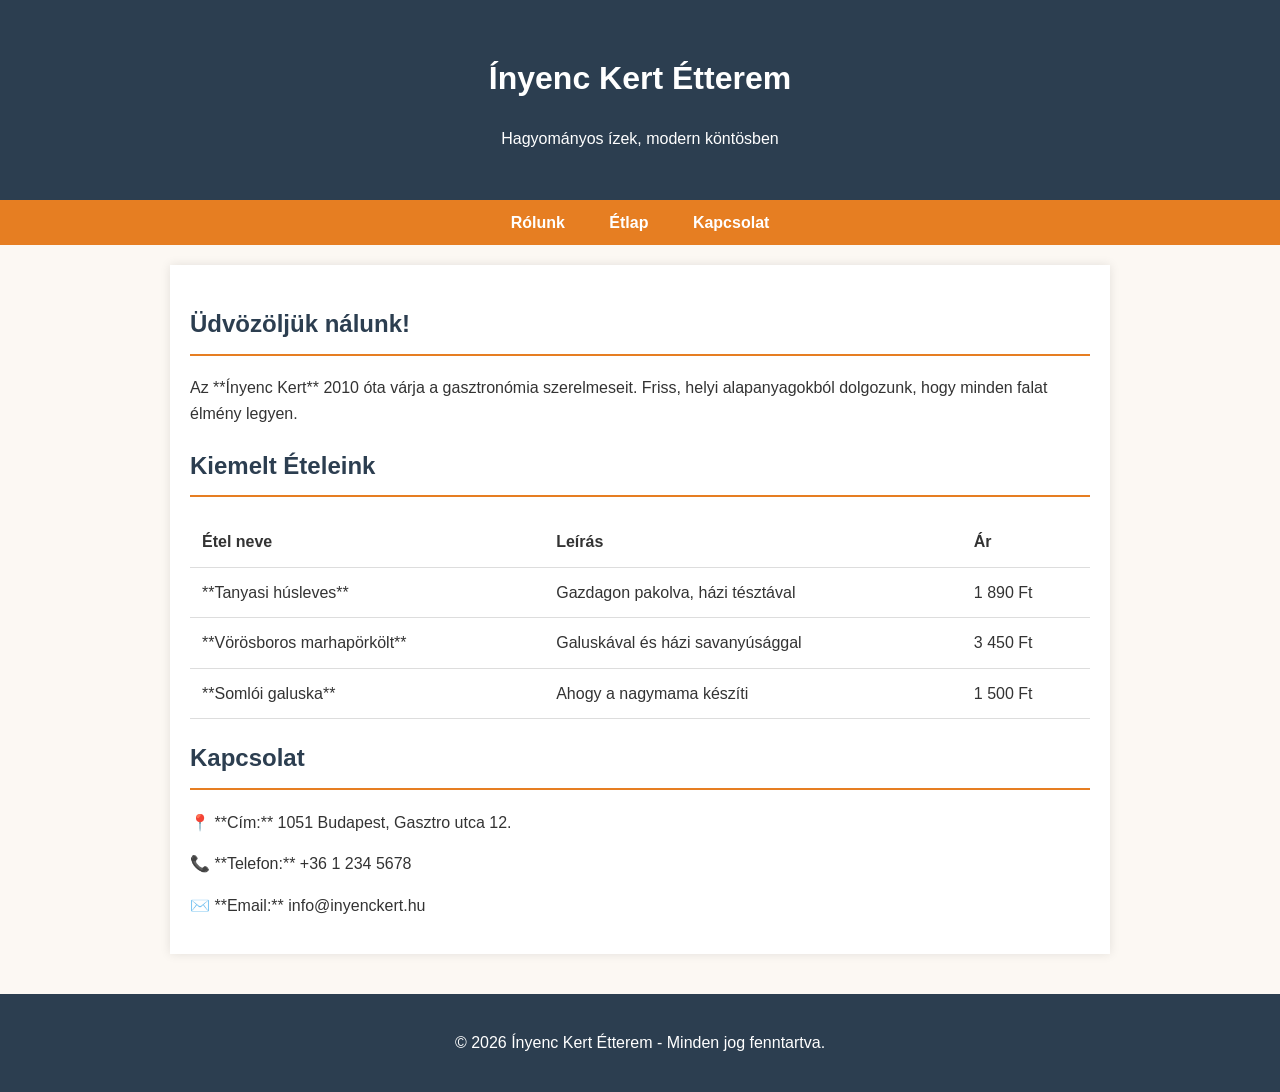
==== index.html @ a56b97dc "Update and rename rua_index.html to index.html" ====
<!DOCTYPE html>
<html lang="hu">
<head>
    <meta charset="UTF-8">
    <meta name="viewport" content="width=device-width, initial-scale=1.0">
    <title>Ínyenc Kert Étterem</title>
    <style>
        body {
            font-family: 'Segoe UI', Tahoma, Geneva, Verdana, sans-serif;
            line-height: 1.6;
            margin: 0;
            background-color: #fcf8f3;
            color: #333;
        }
        header {
            background-color: #2c3e50;
            color: white;
            padding: 2rem;
            text-align: center;
        }
        nav {
            background: #e67e22;
            padding: 10px;
            text-align: center;
            position: sticky;
            top: 0;
        }
        nav a {
            color: white;
            text-decoration: none;
            padding: 10px 20px;
            font-weight: bold;
        }
        .container {
            max-width: 900px;
            margin: 20px auto;
            padding: 20px;
            background: white;
            box-shadow: 0 0 10px rgba(0,0,0,0.1);
        }
        h2 {
            border-bottom: 2px solid #e67e22;
            padding-bottom: 10px;
            color: #2c3e50;
        }
        table {
            width: 100%;
            border-collapse: collapse;
            margin: 20px 0;
        }
        th, td {
            padding: 12px;
            text-align: left;
            border-bottom: 1px solid #ddd;
        }
        tr:hover {
            background-color: #f9f9f9;
        }
        .footer {
            text-align: center;
            padding: 20px;
            background: #2c3e50;
            color: white;
            margin-top: 40px;
        }
    </style>
</head>
<body>

    <header>
        <h1>Ínyenc Kert Étterem</h1>
        <p>Hagyományos ízek, modern köntösben</p>
    </header>

    <nav>
        <a href="#rolunk">Rólunk</a>
        <a href="#etlap">Étlap</a>
        <a href="#kapcsolat">Kapcsolat</a>
    </nav>

    <div class="container">
        <section id="rolunk">
            <h2>Üdvözöljük nálunk!</h2>
            <p>Az **Ínyenc Kert** 2010 óta várja a gasztronómia szerelmeseit. Friss, helyi alapanyagokból dolgozunk, hogy minden falat élmény legyen.</p>
        </section>

        <section id="etlap">
            <h2>Kiemelt Ételeink</h2>
            <table>
                <thead>
                    <tr>
                        <th>Étel neve</th>
                        <th>Leírás</th>
                        <th>Ár</th>
                    </tr>
                </thead>
                <tbody>
                    <tr>
                        <td>**Tanyasi húsleves**</td>
                        <td>Gazdagon pakolva, házi tésztával</td>
                        <td>1 890 Ft</td>
                    </tr>
                    <tr>
                        <td>**Vörösboros marhapörkölt**</td>
                        <td>Galuskával és házi savanyúsággal</td>
                        <td>3 450 Ft</td>
                    </tr>
                    <tr>
                        <td>**Somlói galuska**</td>
                        <td>Ahogy a nagymama készíti</td>
                        <td>1 500 Ft</td>
                    </tr>
                </tbody>
            </table>
        </section>

        <section id="kapcsolat">
            <h2>Kapcsolat</h2>
            <p>📍 **Cím:** 1051 Budapest, Gasztro utca 12.</p>
            <p>📞 **Telefon:** +36 1 234 5678</p>
            <p>✉️ **Email:** info@inyenckert.hu</p>
        </section>
    </div>

    <div class="footer">
        <p>&copy; 2026 Ínyenc Kert Étterem - Minden jog fenntartva.</p>
    </div>

</body>
</html>
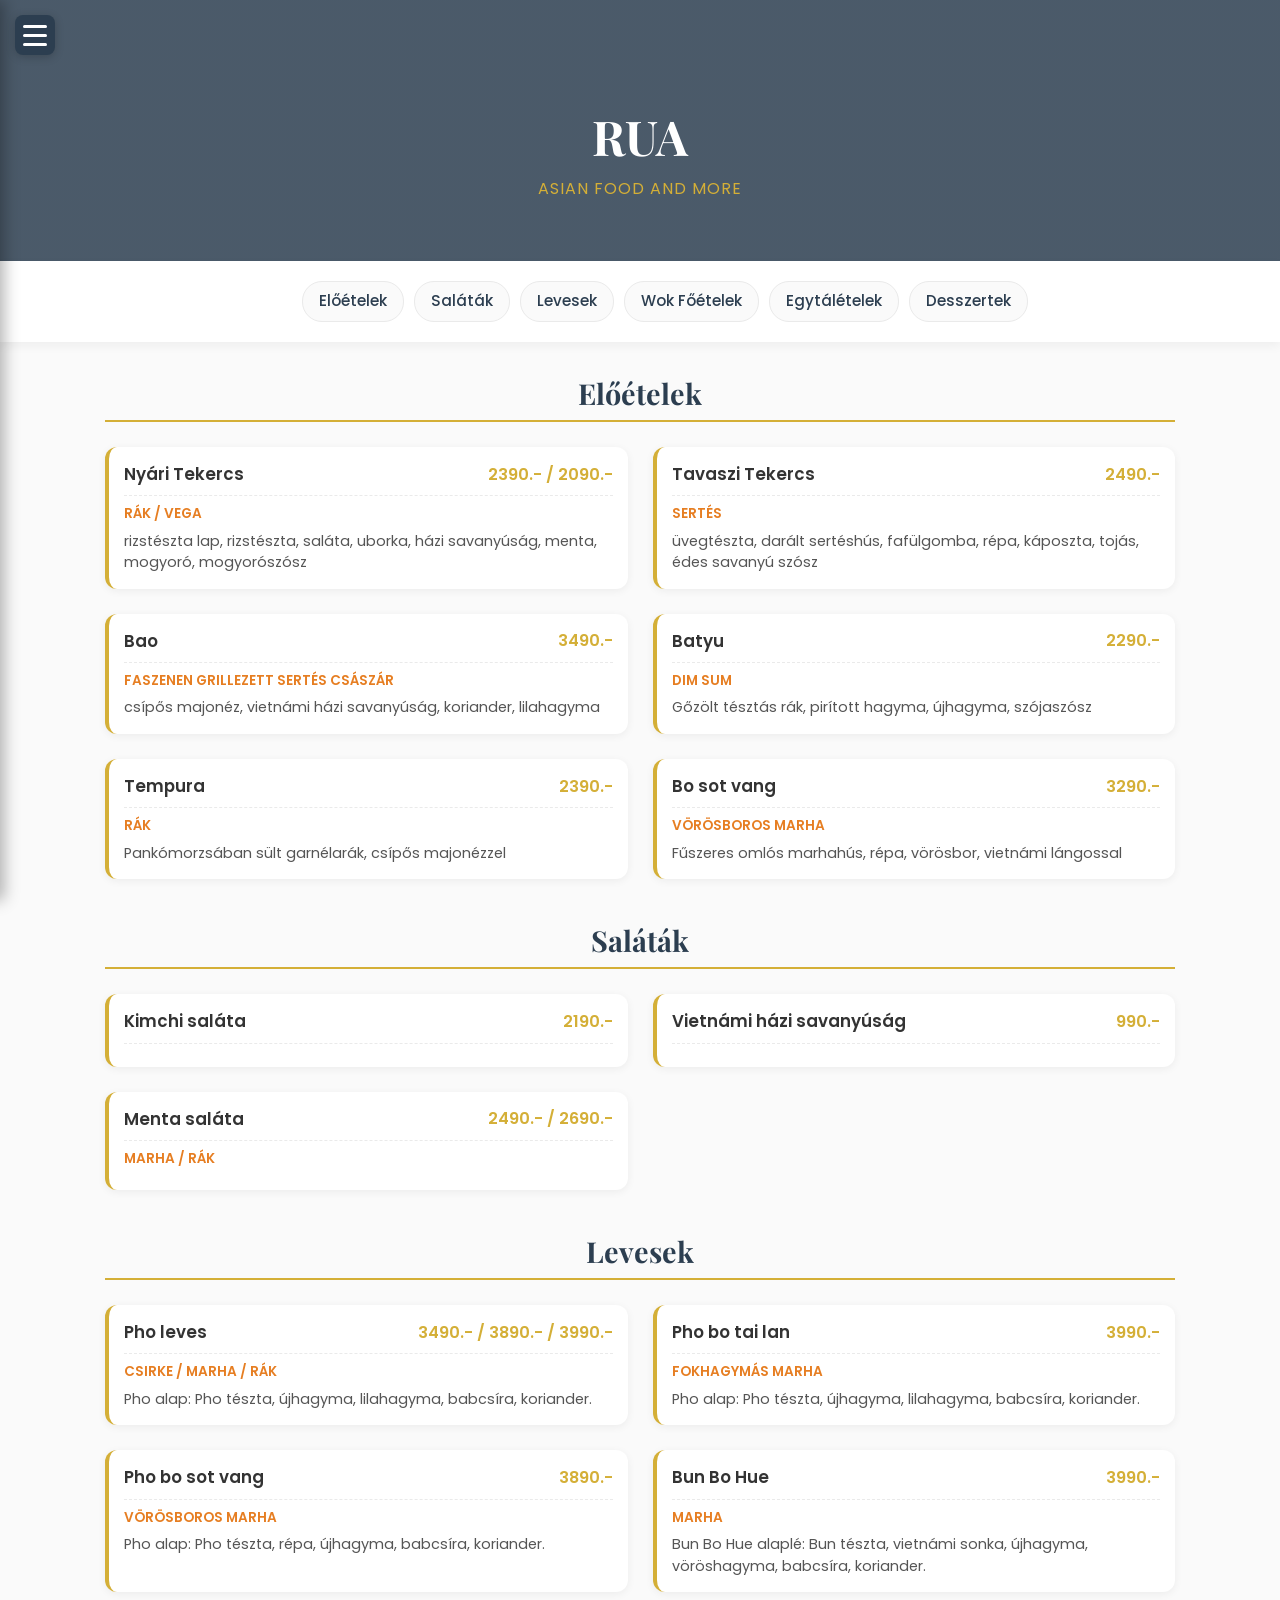
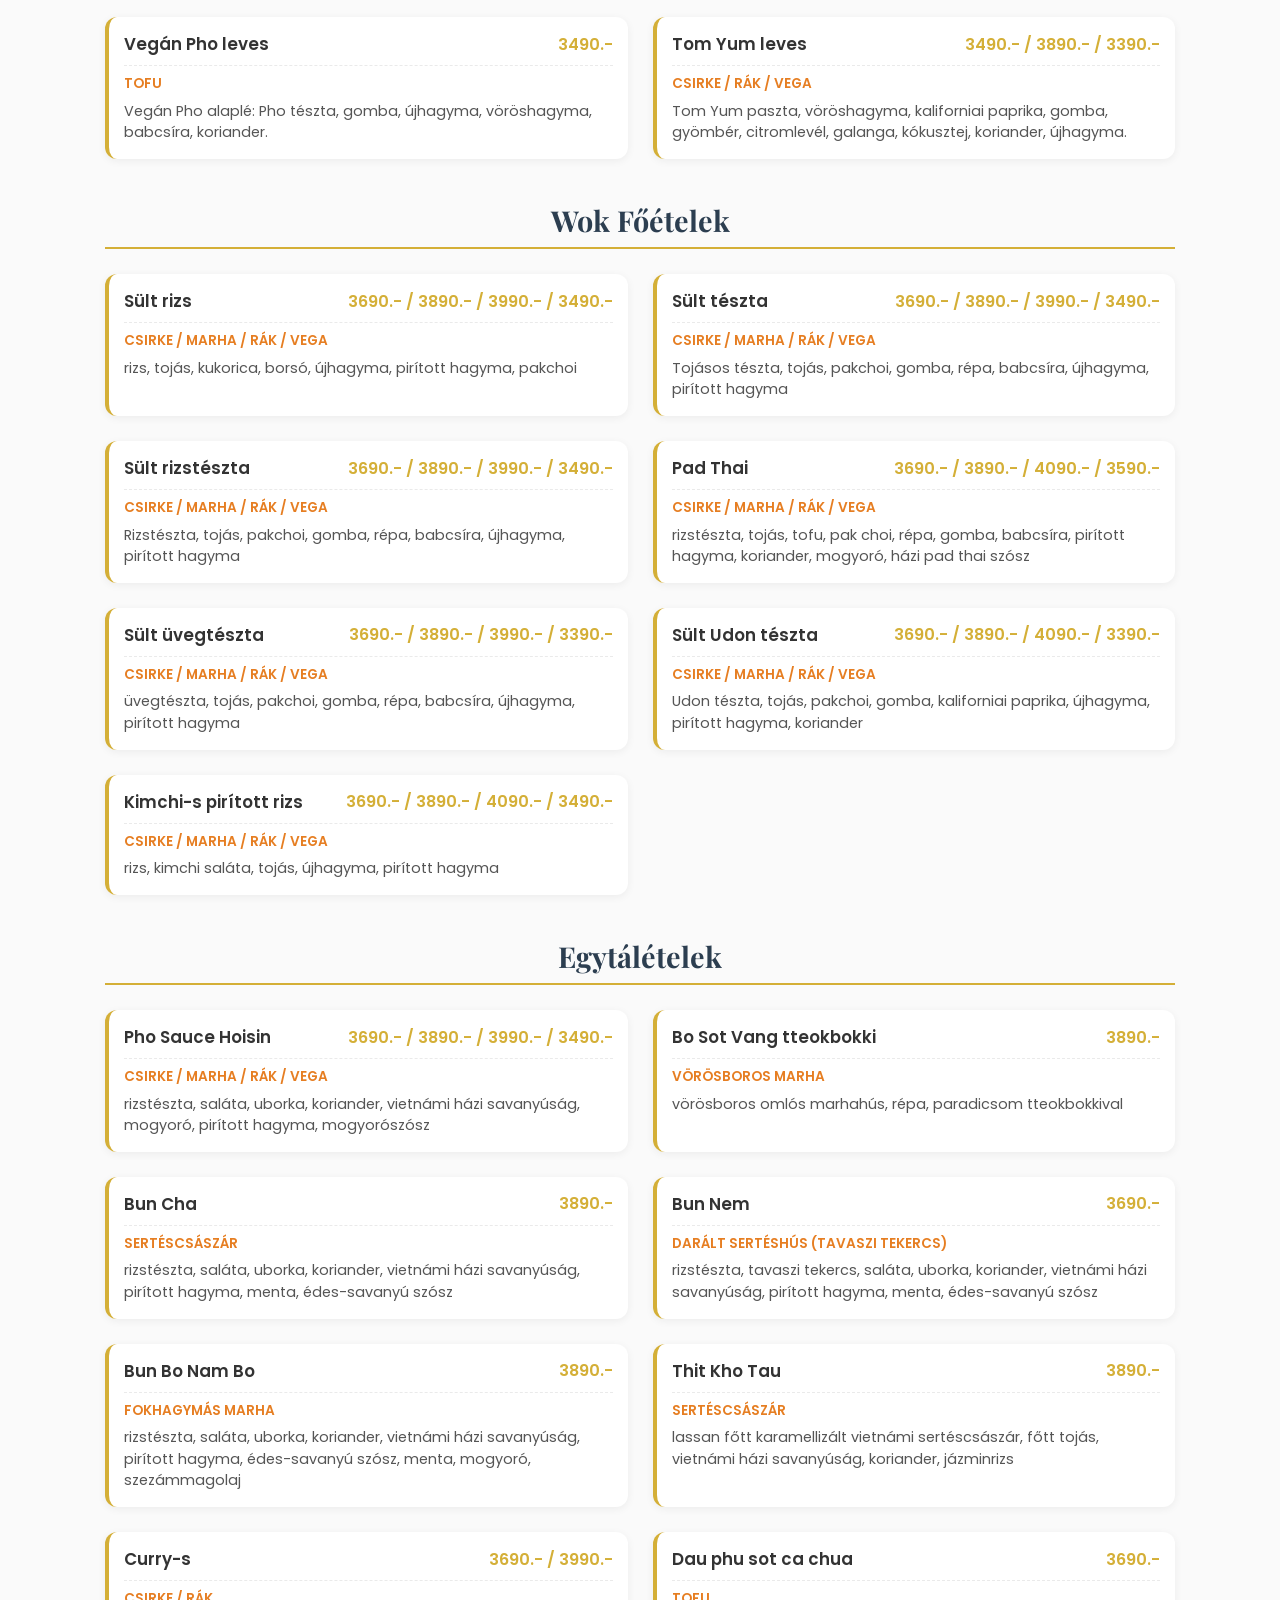
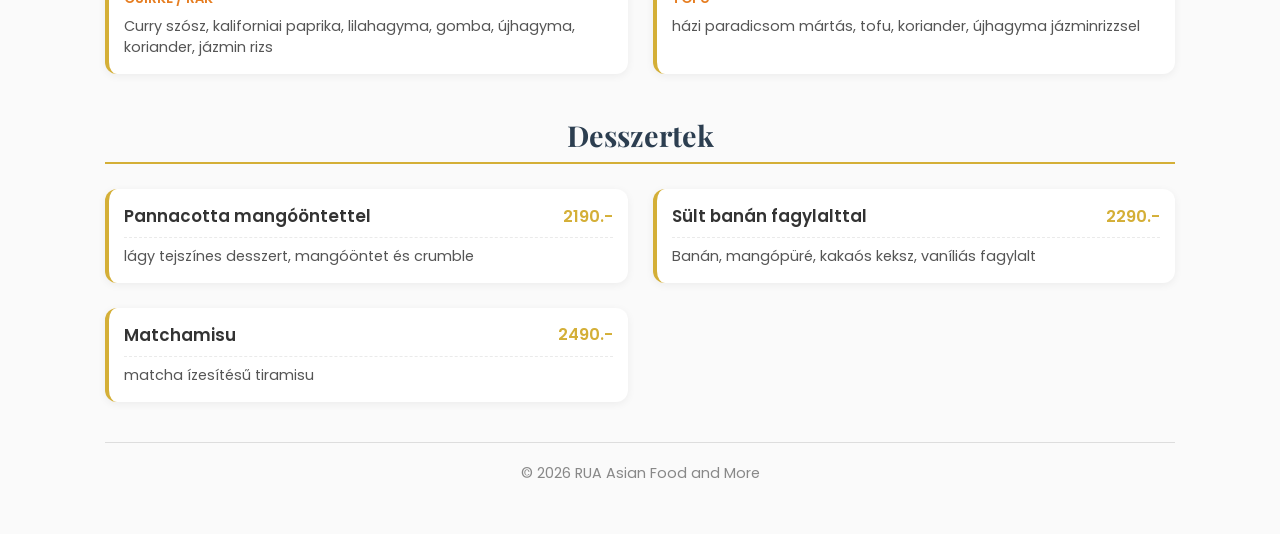
==== commit 07696cde: "Add files via upload" ====
--- a/index.html
+++ b/index.html
@@ -3,128 +3,395 @@
 <head>
     <meta charset="UTF-8">
     <meta name="viewport" content="width=device-width, initial-scale=1.0">
-    <title>Ínyenc Kert Étterem</title>
-    <style>
-        body {
-            font-family: 'Segoe UI', Tahoma, Geneva, Verdana, sans-serif;
-            line-height: 1.6;
-            margin: 0;
-            background-color: #fcf8f3;
-            color: #333;
-        }
-        header {
-            background-color: #2c3e50;
-            color: white;
-            padding: 2rem;
-            text-align: center;
-        }
-        nav {
-            background: #e67e22;
-            padding: 10px;
-            text-align: center;
-            position: sticky;
-            top: 0;
-        }
-        nav a {
-            color: white;
-            text-decoration: none;
-            padding: 10px 20px;
-            font-weight: bold;
-        }
-        .container {
-            max-width: 900px;
-            margin: 20px auto;
-            padding: 20px;
-            background: white;
-            box-shadow: 0 0 10px rgba(0,0,0,0.1);
-        }
-        h2 {
-            border-bottom: 2px solid #e67e22;
-            padding-bottom: 10px;
-            color: #2c3e50;
-        }
-        table {
-            width: 100%;
-            border-collapse: collapse;
-            margin: 20px 0;
-        }
-        th, td {
-            padding: 12px;
-            text-align: left;
-            border-bottom: 1px solid #ddd;
-        }
-        tr:hover {
-            background-color: #f9f9f9;
-        }
-        .footer {
-            text-align: center;
-            padding: 20px;
-            background: #2c3e50;
-            color: white;
-            margin-top: 40px;
-        }
-    </style>
+    <title>RUA Asian Food and More - Érd</title>
+    <link rel="stylesheet" href="style.css">
 </head>
 <body>
 
-    <header>
-        <h1>Ínyenc Kert Étterem</h1>
-        <p>Hagyományos ízek, modern köntösben</p>
+    <div class="hamburger" id="hamburger-btn">
+        <span></span>
+        <span></span>
+        <span></span>
+    </div>
+
+    <nav class="sidebar" id="sidebar">
+        <div class="sidebar-header">
+            <h2>RUA</h2>
+        </div>
+        <ul class="nav-links">
+            <li><a href="#" class="nav-link active" data-target="page-etlap">Étlap</a></li>
+            <li><a href="#" class="nav-link" data-target="page-galeria">Galéria</a></li>
+            <li><a href="#" class="nav-link" data-target="page-rolunk">Rólunk & Rendelés</a></li>
+        </ul>
+    </nav>
+
+    <main class="main-content">
+
+        <section id="page-etlap" class="page active">
+            <header class="hero">
+        <div class="hero-content">
+            <h1>RUA</h1>
+            <p>ASIAN FOOD AND MORE</p>
+        </div>
     </header>
 
-    <nav>
-        <a href="#rolunk">Rólunk</a>
-        <a href="#etlap">Étlap</a>
-        <a href="#kapcsolat">Kapcsolat</a>
+    <nav class="category-nav">
+        <a href="#eloetelek">Előételek</a>
+        <a href="#salatak">Saláták</a>
+        <a href="#levesek">Levesek</a>
+        <a href="#wok">Wok Főételek</a>
+        <a href="#egytal">Egytálételek</a>
+        <a href="#desszertek">Desszertek</a>
     </nav>
 
-    <div class="container">
-        <section id="rolunk">
-            <h2>Üdvözöljük nálunk!</h2>
-            <p>Az **Ínyenc Kert** 2010 óta várja a gasztronómia szerelmeseit. Friss, helyi alapanyagokból dolgozunk, hogy minden falat élmény legyen.</p>
-        </section>
-
-        <section id="etlap">
-            <h2>Kiemelt Ételeink</h2>
-            <table>
-                <thead>
-                    <tr>
-                        <th>Étel neve</th>
-                        <th>Leírás</th>
-                        <th>Ár</th>
-                    </tr>
-                </thead>
-                <tbody>
-                    <tr>
-                        <td>**Tanyasi húsleves**</td>
-                        <td>Gazdagon pakolva, házi tésztával</td>
-                        <td>1 890 Ft</td>
-                    </tr>
-                    <tr>
-                        <td>**Vörösboros marhapörkölt**</td>
-                        <td>Galuskával és házi savanyúsággal</td>
-                        <td>3 450 Ft</td>
-                    </tr>
-                    <tr>
-                        <td>**Somlói galuska**</td>
-                        <td>Ahogy a nagymama készíti</td>
-                        <td>1 500 Ft</td>
-                    </tr>
-                </tbody>
-            </table>
-        </section>
-
-        <section id="kapcsolat">
-            <h2>Kapcsolat</h2>
-            <p>📍 **Cím:** 1051 Budapest, Gasztro utca 12.</p>
-            <p>📞 **Telefon:** +36 1 234 5678</p>
-            <p>✉️ **Email:** info@inyenckert.hu</p>
-        </section>
-    </div>
-
-    <div class="footer">
-        <p>&copy; 2026 Ínyenc Kert Étterem - Minden jog fenntartva.</p>
-    </div>
-
+    <main class="menu-container">
+
+        <section id="eloetelek" class="menu-section">
+            <h2>Előételek</h2>
+            <div class="menu-grid">
+                <div class="menu-item">
+                    <div class="item-header">
+                        <span class="item-title">Nyári Tekercs</span>
+                        <span class="item-price">2390.- / 2090.-</span>
+                    </div>
+                    <div class="item-options">Rák / Vega</div>
+                    <div class="item-desc">rizstészta lap, rizstészta, saláta, uborka, házi savanyúság, menta, mogyoró, mogyorószósz</div>
+                </div>
+                <div class="menu-item">
+                    <div class="item-header">
+                        <span class="item-title">Tavaszi Tekercs</span>
+                        <span class="item-price">2490.-</span>
+                    </div>
+                    <div class="item-options">Sertés</div>
+                    <div class="item-desc">üvegtészta, darált sertéshús, fafülgomba, répa, káposzta, tojás, édes savanyú szósz</div>
+                </div>
+                <div class="menu-item">
+                    <div class="item-header">
+                        <span class="item-title">Bao</span>
+                        <span class="item-price">3490.-</span>
+                    </div>
+                    <div class="item-options">Faszenen grillezett sertés császár</div>
+                    <div class="item-desc">csípős majonéz, vietnámi házi savanyúság, koriander, lilahagyma</div>
+                </div>
+                <div class="menu-item">
+                    <div class="item-header">
+                        <span class="item-title">Batyu</span>
+                        <span class="item-price">2290.-</span>
+                    </div>
+                    <div class="item-options">Dim sum</div>
+                    <div class="item-desc">Gőzölt tésztás rák, pirított hagyma, újhagyma, szójaszósz</div>
+                </div>
+                <div class="menu-item">
+                    <div class="item-header">
+                        <span class="item-title">Tempura</span>
+                        <span class="item-price">2390.-</span>
+                    </div>
+                    <div class="item-options">Rák</div>
+                    <div class="item-desc">Pankómorzsában sült garnélarák, csípős majonézzel</div>
+                </div>
+                <div class="menu-item">
+                    <div class="item-header">
+                        <span class="item-title">Bo sot vang</span>
+                        <span class="item-price">3290.-</span>
+                    </div>
+                    <div class="item-options">Vörösboros marha</div>
+                    <div class="item-desc">Fűszeres omlós marhahús, répa, vörösbor, vietnámi lángossal</div>
+                </div>
+            </div>
+        </section>
+
+        <section id="salatak" class="menu-section">
+            <h2>Saláták</h2>
+            <div class="menu-grid">
+                <div class="menu-item">
+                    <div class="item-header">
+                        <span class="item-title">Kimchi saláta</span>
+                        <span class="item-price">2190.-</span>
+                    </div>
+                </div>
+                <div class="menu-item">
+                    <div class="item-header">
+                        <span class="item-title">Vietnámi házi savanyúság</span>
+                        <span class="item-price">990.-</span>
+                    </div>
+                </div>
+                <div class="menu-item">
+                    <div class="item-header">
+                        <span class="item-title">Menta saláta</span>
+                        <span class="item-price">2490.- / 2690.-</span>
+                    </div>
+                    <div class="item-options">Marha / Rák</div>
+                </div>
+            </div>
+        </section>
+
+        <section id="levesek" class="menu-section">
+            <h2>Levesek</h2>
+            <div class="menu-grid">
+                <div class="menu-item">
+                    <div class="item-header">
+                        <span class="item-title">Pho leves</span>
+                        <span class="item-price">3490.- / 3890.- / 3990.-</span>
+                    </div>
+                    <div class="item-options">Csirke / Marha / Rák</div>
+                    <div class="item-desc">Pho alap: Pho tészta, újhagyma, lilahagyma, babcsíra, koriander.</div>
+                </div>
+                <div class="menu-item">
+                    <div class="item-header">
+                        <span class="item-title">Pho bo tai lan</span>
+                        <span class="item-price">3990.-</span>
+                    </div>
+                    <div class="item-options">Fokhagymás marha</div>
+                    <div class="item-desc">Pho alap: Pho tészta, újhagyma, lilahagyma, babcsíra, koriander.</div>
+                </div>
+                <div class="menu-item">
+                    <div class="item-header">
+                        <span class="item-title">Pho bo sot vang</span>
+                        <span class="item-price">3890.-</span>
+                    </div>
+                    <div class="item-options">Vörösboros marha</div>
+                    <div class="item-desc">Pho alap: Pho tészta, répa, újhagyma, babcsíra, koriander.</div>
+                </div>
+                <div class="menu-item">
+                    <div class="item-header">
+                        <span class="item-title">Bun Bo Hue</span>
+                        <span class="item-price">3990.-</span>
+                    </div>
+                    <div class="item-options">Marha</div>
+                    <div class="item-desc">Bun Bo Hue alaplé: Bun tészta, vietnámi sonka, újhagyma, vöröshagyma, babcsíra, koriander.</div>
+                </div>
+                <div class="menu-item">
+                    <div class="item-header">
+                        <span class="item-title">Vegán Pho leves</span>
+                        <span class="item-price">3490.-</span>
+                    </div>
+                    <div class="item-options">Tofu</div>
+                    <div class="item-desc">Vegán Pho alaplé: Pho tészta, gomba, újhagyma, vöröshagyma, babcsíra, koriander.</div>
+                </div>
+                <div class="menu-item">
+                    <div class="item-header">
+                        <span class="item-title">Tom Yum leves</span>
+                        <span class="item-price">3490.- / 3890.- / 3390.-</span>
+                    </div>
+                    <div class="item-options">Csirke / Rák / Vega</div>
+                    <div class="item-desc">Tom Yum paszta, vöröshagyma, kaliforniai paprika, gomba, gyömbér, citromlevél, galanga, kókusztej, koriander, újhagyma.</div>
+                </div>
+            </div>
+        </section>
+
+        <section id="wok" class="menu-section">
+            <h2>Wok Főételek</h2>
+            <div class="menu-grid">
+                <div class="menu-item">
+                    <div class="item-header">
+                        <span class="item-title">Sült rizs</span>
+                        <span class="item-price">3690.- / 3890.- / 3990.- / 3490.-</span>
+                    </div>
+                    <div class="item-options">Csirke / Marha / Rák / Vega</div>
+                    <div class="item-desc">rizs, tojás, kukorica, borsó, újhagyma, pirított hagyma, pakchoi</div>
+                </div>
+                <div class="menu-item">
+                    <div class="item-header">
+                        <span class="item-title">Sült tészta</span>
+                        <span class="item-price">3690.- / 3890.- / 3990.- / 3490.-</span>
+                    </div>
+                    <div class="item-options">Csirke / Marha / Rák / Vega</div>
+                    <div class="item-desc">Tojásos tészta, tojás, pakchoi, gomba, répa, babcsíra, újhagyma, pirított hagyma</div>
+                </div>
+                <div class="menu-item">
+                    <div class="item-header">
+                        <span class="item-title">Sült rizstészta</span>
+                        <span class="item-price">3690.- / 3890.- / 3990.- / 3490.-</span>
+                    </div>
+                    <div class="item-options">Csirke / Marha / Rák / Vega</div>
+                    <div class="item-desc">Rizstészta, tojás, pakchoi, gomba, répa, babcsíra, újhagyma, pirított hagyma</div>
+                </div>
+                <div class="menu-item">
+                    <div class="item-header">
+                        <span class="item-title">Pad Thai</span>
+                        <span class="item-price">3690.- / 3890.- / 4090.- / 3590.-</span>
+                    </div>
+                    <div class="item-options">Csirke / Marha / Rák / Vega</div>
+                    <div class="item-desc">rizstészta, tojás, tofu, pak choi, répa, gomba, babcsíra, pirított hagyma, koriander, mogyoró, házi pad thai szósz</div>
+                </div>
+                <div class="menu-item">
+                    <div class="item-header">
+                        <span class="item-title">Sült üvegtészta</span>
+                        <span class="item-price">3690.- / 3890.- / 3990.- / 3390.-</span>
+                    </div>
+                    <div class="item-options">Csirke / Marha / Rák / Vega</div>
+                    <div class="item-desc">üvegtészta, tojás, pakchoi, gomba, répa, babcsíra, újhagyma, pirított hagyma</div>
+                </div>
+                <div class="menu-item">
+                    <div class="item-header">
+                        <span class="item-title">Sült Udon tészta</span>
+                        <span class="item-price">3690.- / 3890.- / 4090.- / 3390.-</span>
+                    </div>
+                    <div class="item-options">Csirke / Marha / Rák / Vega</div>
+                    <div class="item-desc">Udon tészta, tojás, pakchoi, gomba, kaliforniai paprika, újhagyma, pirított hagyma, koriander</div>
+                </div>
+                <div class="menu-item">
+                    <div class="item-header">
+                        <span class="item-title">Kimchi-s pirított rizs</span>
+                        <span class="item-price">3690.- / 3890.- / 4090.- / 3490.-</span>
+                    </div>
+                    <div class="item-options">Csirke / Marha / Rák / Vega</div>
+                    <div class="item-desc">rizs, kimchi saláta, tojás, újhagyma, pirított hagyma</div>
+                </div>
+            </div>
+        </section>
+
+        <section id="egytal" class="menu-section">
+            <h2>Egytálételek</h2>
+            <div class="menu-grid">
+                <div class="menu-item">
+                    <div class="item-header">
+                        <span class="item-title">Pho Sauce Hoisin</span>
+                        <span class="item-price">3690.- / 3890.- / 3990.- / 3490.-</span>
+                    </div>
+                    <div class="item-options">Csirke / Marha / Rák / Vega</div>
+                    <div class="item-desc">rizstészta, saláta, uborka, koriander, vietnámi házi savanyúság, mogyoró, pirított hagyma, mogyorószósz</div>
+                </div>
+                <div class="menu-item">
+                    <div class="item-header">
+                        <span class="item-title">Bo Sot Vang tteokbokki</span>
+                        <span class="item-price">3890.-</span>
+                    </div>
+                    <div class="item-options">Vörösboros marha</div>
+                    <div class="item-desc">vörösboros omlós marhahús, répa, paradicsom tteokbokkival</div>
+                </div>
+                <div class="menu-item">
+                    <div class="item-header">
+                        <span class="item-title">Bun Cha</span>
+                        <span class="item-price">3890.-</span>
+                    </div>
+                    <div class="item-options">Sertéscsászár</div>
+                    <div class="item-desc">rizstészta, saláta, uborka, koriander, vietnámi házi savanyúság, pirított hagyma, menta, édes-savanyú szósz</div>
+                </div>
+                <div class="menu-item">
+                    <div class="item-header">
+                        <span class="item-title">Bun Nem</span>
+                        <span class="item-price">3690.-</span>
+                    </div>
+                    <div class="item-options">Darált sertéshús (tavaszi tekercs)</div>
+                    <div class="item-desc">rizstészta, tavaszi tekercs, saláta, uborka, koriander, vietnámi házi savanyúság, pirított hagyma, menta, édes-savanyú szósz</div>
+                </div>
+                <div class="menu-item">
+                    <div class="item-header">
+                        <span class="item-title">Bun Bo Nam Bo</span>
+                        <span class="item-price">3890.-</span>
+                    </div>
+                    <div class="item-options">Fokhagymás marha</div>
+                    <div class="item-desc">rizstészta, saláta, uborka, koriander, vietnámi házi savanyúság, pirított hagyma, édes-savanyú szósz, menta, mogyoró, szezámmagolaj</div>
+                </div>
+                <div class="menu-item">
+                    <div class="item-header">
+                        <span class="item-title">Thit Kho Tau</span>
+                        <span class="item-price">3890.-</span>
+                    </div>
+                    <div class="item-options">Sertéscsászár</div>
+                    <div class="item-desc">lassan főtt karamellizált vietnámi sertéscsászár, főtt tojás, vietnámi házi savanyúság, koriander, jázminrizs</div>
+                </div>
+                <div class="menu-item">
+                    <div class="item-header">
+                        <span class="item-title">Curry-s</span>
+                        <span class="item-price">3690.- / 3990.-</span>
+                    </div>
+                    <div class="item-options">Csirke / Rák</div>
+                    <div class="item-desc">Curry szósz, kaliforniai paprika, lilahagyma, gomba, újhagyma, koriander, jázmin rizs</div>
+                </div>
+                <div class="menu-item">
+                    <div class="item-header">
+                        <span class="item-title">Dau phu sot ca chua</span>
+                        <span class="item-price">3690.-</span>
+                    </div>
+                    <div class="item-options">Tofu</div>
+                    <div class="item-desc">házi paradicsom mártás, tofu, koriander, újhagyma jázminrizzsel</div>
+                </div>
+            </div>
+        </section>
+
+        <section id="desszertek" class="menu-section">
+            <h2>Desszertek</h2>
+            <div class="menu-grid">
+                <div class="menu-item">
+                    <div class="item-header">
+                        <span class="item-title">Pannacotta mangóöntettel</span>
+                        <span class="item-price">2190.-</span>
+                    </div>
+                    <div class="item-desc">lágy tejszínes desszert, mangóöntet és crumble</div>
+                </div>
+                <div class="menu-item">
+                    <div class="item-header">
+                        <span class="item-title">Sült banán fagylalttal</span>
+                        <span class="item-price">2290.-</span>
+                    </div>
+                    <div class="item-desc">Banán, mangópüré, kakaós keksz, vaníliás fagylalt</div>
+                </div>
+                <div class="menu-item">
+                    <div class="item-header">
+                        <span class="item-title">Matchamisu</span>
+                        <span class="item-price">2490.-</span>
+                    </div>
+                    <div class="item-desc">matcha ízesítésű tiramisu</div>
+                </div>
+            </div>
+        </section>
+            
+            <footer class="simple-footer">
+                <p>© 2026 RUA Asian Food and More</p>
+            </footer>
+        </section>
+
+        <section id="page-galeria" class="page">
+            <div class="page-header">
+                <h2>Galéria</h2>
+                <p>Kóstolj bele a látványba is!</p>
+            </div>
+            <div class="gallery-container">
+                <img src="https://images.unsplash.com/photo-1569058242253-1df34b0e8f00?w=600&h=600&fit=crop" alt="Étel 1">
+                <img src="https://images.unsplash.com/photo-1555126634-323283e090fa?w=600&h=600&fit=crop" alt="Étel 2">
+                <img src="https://images.unsplash.com/photo-1585032226651-759b368d7246?w=600&h=600&fit=crop" alt="Étel 3">
+                <img src="https://images.unsplash.com/photo-1548943487-a2e4e43b485d?w=600&h=600&fit=crop" alt="Étel 4">
+                <img src="https://images.unsplash.com/photo-1626804475297-4160aaeeb4eb?w=600&h=600&fit=crop" alt="Étel 5">
+                <img src="https://images.unsplash.com/photo-1565557623262-b51c2513a641?w=600&h=600&fit=crop" alt="Étel 6">
+            </div>
+        </section>
+
+        <section id="page-rolunk" class="page">
+            <div class="page-header">
+                <h2>Rólunk & Rendelés</h2>
+            </div>
+            
+            <div class="about-container">
+                <div class="about-text">
+                    <h3>Üdvözlünk a RUA-ban!</h3>
+                    <p>Szenvedélyünk az autentikus ázsiai konyha. Érdi éttermünkben a legfrissebb alapanyagokból, hagyományos receptek alapján készítjük el a Távol-Kelet legfinomabb fogásait. Legyen szó egy melengető Pho levesről, egy frissítő nyári tekercsről, vagy egy laktató Wok ételről, nálunk minden falat egy utazás.</p>
+                </div>
+
+                <div class="contact-card">
+                    <h3>Elérhetőségeink</h3>
+                    <p><strong>Cím:</strong> 2030 Érd, Kálvin tér 3-5.</p>
+                    <p><strong>Telefon:</strong> <a href="tel:+36302084888">+36 30 208 4888</a></p>
+                </div>
+
+                <div class="map-container">
+                    <iframe src="https://maps.google.com/maps?q=Érd,%20Kálvin%20tér%203-5&t=&z=16&ie=UTF8&iwloc=&output=embed" width="100%" height="100%" style="border:0;" allowfullscreen="" loading="lazy"></iframe>
+                </div>
+
+                <div class="delivery-section">
+                    <h3>Rendelj házhoz!</h3>
+                    <p>Élvezd az ízeket az otthonod kényelméből.</p>
+                    <div class="delivery-buttons">
+                        <a href="https://www.foodora.hu/restaurant/xx2m/rua-asian-food-and-more" class="btn-delivery btn-foodora">Rendelés Foodora-n</a>
+                        <a href="https://wolt.com/hu/hun/erd/restaurant/rua-asian-food-and-more" class="btn-delivery btn-wolt">Rendelés Wolt-on</a>
+                    </div>
+                </div>
+            </div>
+        </section>
+
+    </main>
+
+    <script src="script.js"></script>
 </body>
-</html>
+</html>
--- a/style.css
+++ b/style.css
@@ -0,0 +1,287 @@
+@import url('https://fonts.googleapis.com/css2?family=Playfair+Display:ital,wght@0,600;1,600&family=Poppins:wght@300;400;500;600&display=swap');
+
+:root {
+    --primary-color: #2c3e50;
+    --secondary-color: #d4af37;
+    --bg-color: #fafafa;
+    --text-color: #333;
+    --card-bg: #ffffff;
+    --border-color: #eaeaea;
+    --wolt-color: #009de0;
+    --foodora-color: #d70f64;
+}
+
+* { margin: 0; padding: 0; box-sizing: border-box; }
+
+body {
+    font-family: 'Poppins', sans-serif;
+    background-color: var(--bg-color);
+    color: var(--text-color);
+    line-height: 1.5;
+    overflow-x: hidden; /* Ne lehessen oldalra görgetni a menü miatt */
+}
+
+h1, h2, h3 { font-family: 'Playfair Display', serif; color: var(--primary-color); }
+
+/* --- HAMBURGER GOMB --- */
+.hamburger {
+    position: fixed;
+    top: 15px;
+    left: 15px;
+    width: 40px;
+    height: 40px;
+    background-color: var(--primary-color);
+    border-radius: 8px;
+    display: flex;
+    flex-direction: column;
+    justify-content: center;
+    align-items: center;
+    gap: 6px;
+    cursor: pointer;
+    z-index: 2000;
+    box-shadow: 0 2px 10px rgba(0,0,0,0.2);
+    transition: background 0.3s;
+}
+
+.hamburger:hover { background-color: var(--secondary-color); }
+
+.hamburger span {
+    display: block;
+    width: 24px;
+    height: 3px;
+    background-color: white;
+    border-radius: 2px;
+    transition: 0.3s;
+}
+
+/* Kereszt ikon a hamburgerből (amikor nyitva van) */
+.hamburger.open span:nth-child(1) { transform: translateY(9px) rotate(45deg); }
+.hamburger.open span:nth-child(2) { opacity: 0; }
+.hamburger.open span:nth-child(3) { transform: translateY(-9px) rotate(-45deg); }
+
+/* --- OLDALSÓ MENÜ (SIDEBAR) --- */
+.sidebar {
+    position: fixed;
+    top: 0;
+    left: -280px; /* Alapból el van rejtve a képernyőn kívül */
+    width: 280px;
+    height: 100vh;
+    background-color: #1a252f;
+    color: white;
+    z-index: 1500;
+    transition: left 0.3s ease-in-out;
+    padding-top: 80px;
+    box-shadow: 4px 0 15px rgba(0,0,0,0.3);
+}
+
+.sidebar.open { left: 0; /* Becsúszik a képernyőre */ }
+
+.sidebar-header {
+    text-align: center;
+    margin-bottom: 30px;
+    border-bottom: 1px solid rgba(255,255,255,0.1);
+    padding-bottom: 20px;
+}
+
+.sidebar-header h2 { color: var(--secondary-color); font-size: 2.5rem; }
+
+.nav-links { list-style: none; }
+.nav-links li { margin: 10px 0; }
+
+.nav-link {
+    display: block;
+    padding: 15px 30px;
+    color: white;
+    text-decoration: none;
+    font-size: 1.1rem;
+    transition: 0.3s;
+    border-left: 4px solid transparent;
+}
+
+.nav-link:hover, .nav-link.active {
+    background-color: rgba(255,255,255,0.05);
+    border-left-color: var(--secondary-color);
+    color: var(--secondary-color);
+}
+
+/* --- TARTALOM KEZELÉSE --- */
+.main-content {
+    min-height: 100vh;
+    transition: 0.3s;
+}
+
+/* Egy oldalon lévő szekciók (lapok) elrejtése/megjelenítése */
+.page {
+    display: none;
+    animation: fadeIn 0.4s;
+}
+.page.active { display: block; }
+
+@keyframes fadeIn {
+    from { opacity: 0; transform: translateY(10px); }
+    to { opacity: 1; transform: translateY(0); }
+}
+
+/* Általános fejléc az aloldalakhoz */
+.page-header {
+    background: var(--primary-color);
+    color: white;
+    padding: 80px 20px 40px 20px;
+    text-align: center;
+}
+.page-header h2 { color: var(--secondary-color); font-size: 2.2rem; margin-bottom: 10px; }
+.page-header p { opacity: 0.9; }
+
+/* --- 1. OLDAL (ÉTLAP) STÍLUSOK (A korábbiból) --- */
+.hero { background: linear-gradient(rgba(44,62,80,0.85), rgba(44,62,80,0.85)), url('https://images.unsplash.com/photo-1552611052-33e04de081de?auto=format&fit=crop&q=80&w=1920') center/cover; color: white; text-align: center; padding: 100px 20px 60px 20px; }
+.hero h1 { font-size: 3rem; margin-bottom: 5px; color: white;}
+.hero p { font-size: 1rem; color: var(--secondary-color); letter-spacing: 1px; }
+
+/* --- JAVÍTOTT KATEGÓRIA NAVIGÁCIÓ --- */
+.category-nav {
+    background-color: var(--card-bg);
+    /* 15px fentre/lentre, 70px balra (hogy elférjen a hamburger!), 15px jobbra */
+    padding: 15px 15px 15px 70px; 
+    position: sticky;
+    top: 0;
+    z-index: 1000;
+    box-shadow: 0 4px 10px rgba(0,0,0,0.05);
+    display: flex;
+    justify-content: flex-start; /* Mobilon balról indul, hogy görgethető legyen */
+    gap: 10px;
+    overflow-x: auto;
+    white-space: nowrap;
+    -webkit-overflow-scrolling: touch;
+}
+
+.category-nav::-webkit-scrollbar {
+    display: none;
+}
+
+.category-nav a {
+    text-decoration: none;
+    color: var(--primary-color);
+    font-weight: 500;
+    font-size: 0.95rem;
+    padding: 8px 16px;
+    border-radius: 20px;
+    background-color: var(--bg-color);
+    border: 1px solid var(--border-color);
+    transition: all 0.3s ease;
+}
+
+.category-nav a:hover {
+    background-color: var(--secondary-color);
+    color: white;
+    border-color: var(--secondary-color);
+}
+
+.menu-container { max-width: 1100px; margin: 30px auto; padding: 0 15px; }
+.menu-section { margin-bottom: 40px; }
+.menu-section h2 { font-size: 1.8rem; text-align: center; margin-bottom: 25px; border-bottom: 2px solid var(--secondary-color); display: inline-block; padding-bottom: 5px; width: 100%; }
+.menu-grid { display: grid; grid-template-columns: 1fr; gap: 15px; }
+
+.menu-item { background: var(--card-bg); padding: 15px; border-radius: 12px; box-shadow: 0 2px 8px rgba(0,0,0,0.06); border-left: 4px solid var(--secondary-color); }
+.item-header { display: flex; justify-content: space-between; align-items: center; border-bottom: 1px dashed var(--border-color); padding-bottom: 8px; margin-bottom: 8px;}
+.item-title { font-weight: 600; font-size: 1.05rem; }
+.item-price { color: var(--secondary-color); font-weight: 600; }
+.item-options { color: #e67e22; font-size: 0.85rem; font-weight: 600; text-transform: uppercase; margin-bottom: 6px;}
+.item-desc { font-size: 0.9rem; color: #555; }
+
+/* Egyszerű footer az étlaphoz */
+.simple-footer { text-align: center; padding: 20px; color: #888; font-size: 0.9rem; margin-top: 40px; border-top: 1px solid #ddd; }
+
+/* --- 2. OLDAL (GALÉRIA) --- */
+.gallery-container {
+    max-width: 1100px;
+    margin: 40px auto;
+    padding: 0 15px;
+    display: grid;
+    /* A képek mérete automatikusan alkalmazkodik, de min. 150px szélesek */
+    grid-template-columns: repeat(auto-fill, minmax(150px, 1fr));
+    gap: 15px;
+}
+
+.gallery-container img {
+    width: 100%;
+    aspect-ratio: 1 / 1; /* Tökéletes négyzeteket csinál belőlük */
+    object-fit: cover; /* Kitölti a négyzetet torzulás nélkül */
+    border-radius: 12px;
+    box-shadow: 0 4px 10px rgba(0,0,0,0.1);
+    transition: transform 0.3s;
+}
+
+.gallery-container img:hover { transform: scale(1.03); }
+
+/* --- 3. OLDAL (RÓLUNK ÉS RENDELÉS) --- */
+.about-container { max-width: 800px; margin: 40px auto; padding: 0 20px; }
+
+.about-text { margin-bottom: 40px; text-align: center; }
+.about-text h3 { margin-bottom: 15px; }
+.about-text p { font-size: 1.05rem; color: #555; }
+
+.contact-card {
+    background: var(--card-bg);
+    padding: 25px;
+    border-radius: 12px;
+    box-shadow: 0 4px 15px rgba(0,0,0,0.05);
+    text-align: center;
+    margin-bottom: 30px;
+    border-top: 4px solid var(--secondary-color);
+}
+.contact-card h3 { margin-bottom: 15px; }
+.contact-card a { color: var(--secondary-color); text-decoration: none; font-weight: bold; font-size: 1.2rem;}
+
+.map-container {
+    width: 100%;
+    height: 350px;
+    border-radius: 12px;
+    overflow: hidden;
+    box-shadow: 0 4px 15px rgba(0,0,0,0.1);
+    margin-bottom: 40px;
+}
+
+.delivery-section { text-align: center; margin-bottom: 60px; padding-top: 20px; border-top: 1px solid var(--border-color); }
+.delivery-section h3 { margin-bottom: 10px; }
+.delivery-section p { margin-bottom: 25px; color: #666; }
+
+.delivery-buttons {
+    display: flex;
+    flex-direction: column;
+    gap: 15px;
+    align-items: center;
+}
+
+.btn-delivery {
+    display: block;
+    width: 100%;
+    max-width: 300px;
+    padding: 15px 20px;
+    border-radius: 30px;
+    color: white;
+    text-decoration: none;
+    font-weight: 600;
+    font-size: 1.1rem;
+    text-transform: uppercase;
+    transition: transform 0.2s, box-shadow 0.2s;
+}
+.btn-delivery:hover { transform: translateY(-3px); box-shadow: 0 5px 15px rgba(0,0,0,0.2); }
+
+.btn-foodora { background-color: var(--foodora-color); }
+.btn-wolt { background-color: var(--wolt-color); }
+
+/* --- ASZTALI NÉZET --- */
+@media (min-width: 768px) {
+    .category-nav {
+        justify-content: center; /* Nagyobb képernyőn (ahol elfér) tegye teljesen középre */
+        padding: 20px 20px 20px 70px;
+    }
+    .menu-grid { grid-template-columns: repeat(2, 1fr); gap: 25px; }
+    .gallery-container { grid-template-columns: repeat(auto-fill, minmax(250px, 1fr)); gap: 20px; }
+    .delivery-buttons { flex-direction: row; justify-content: center; gap: 20px; }
+    
+    /* Nagy képernyőn, ha nyitva a menü, a tartalom jobbra tolódik */
+    .sidebar.open ~ .main-content {
+        transform: translateX(280px);
+    }
+}
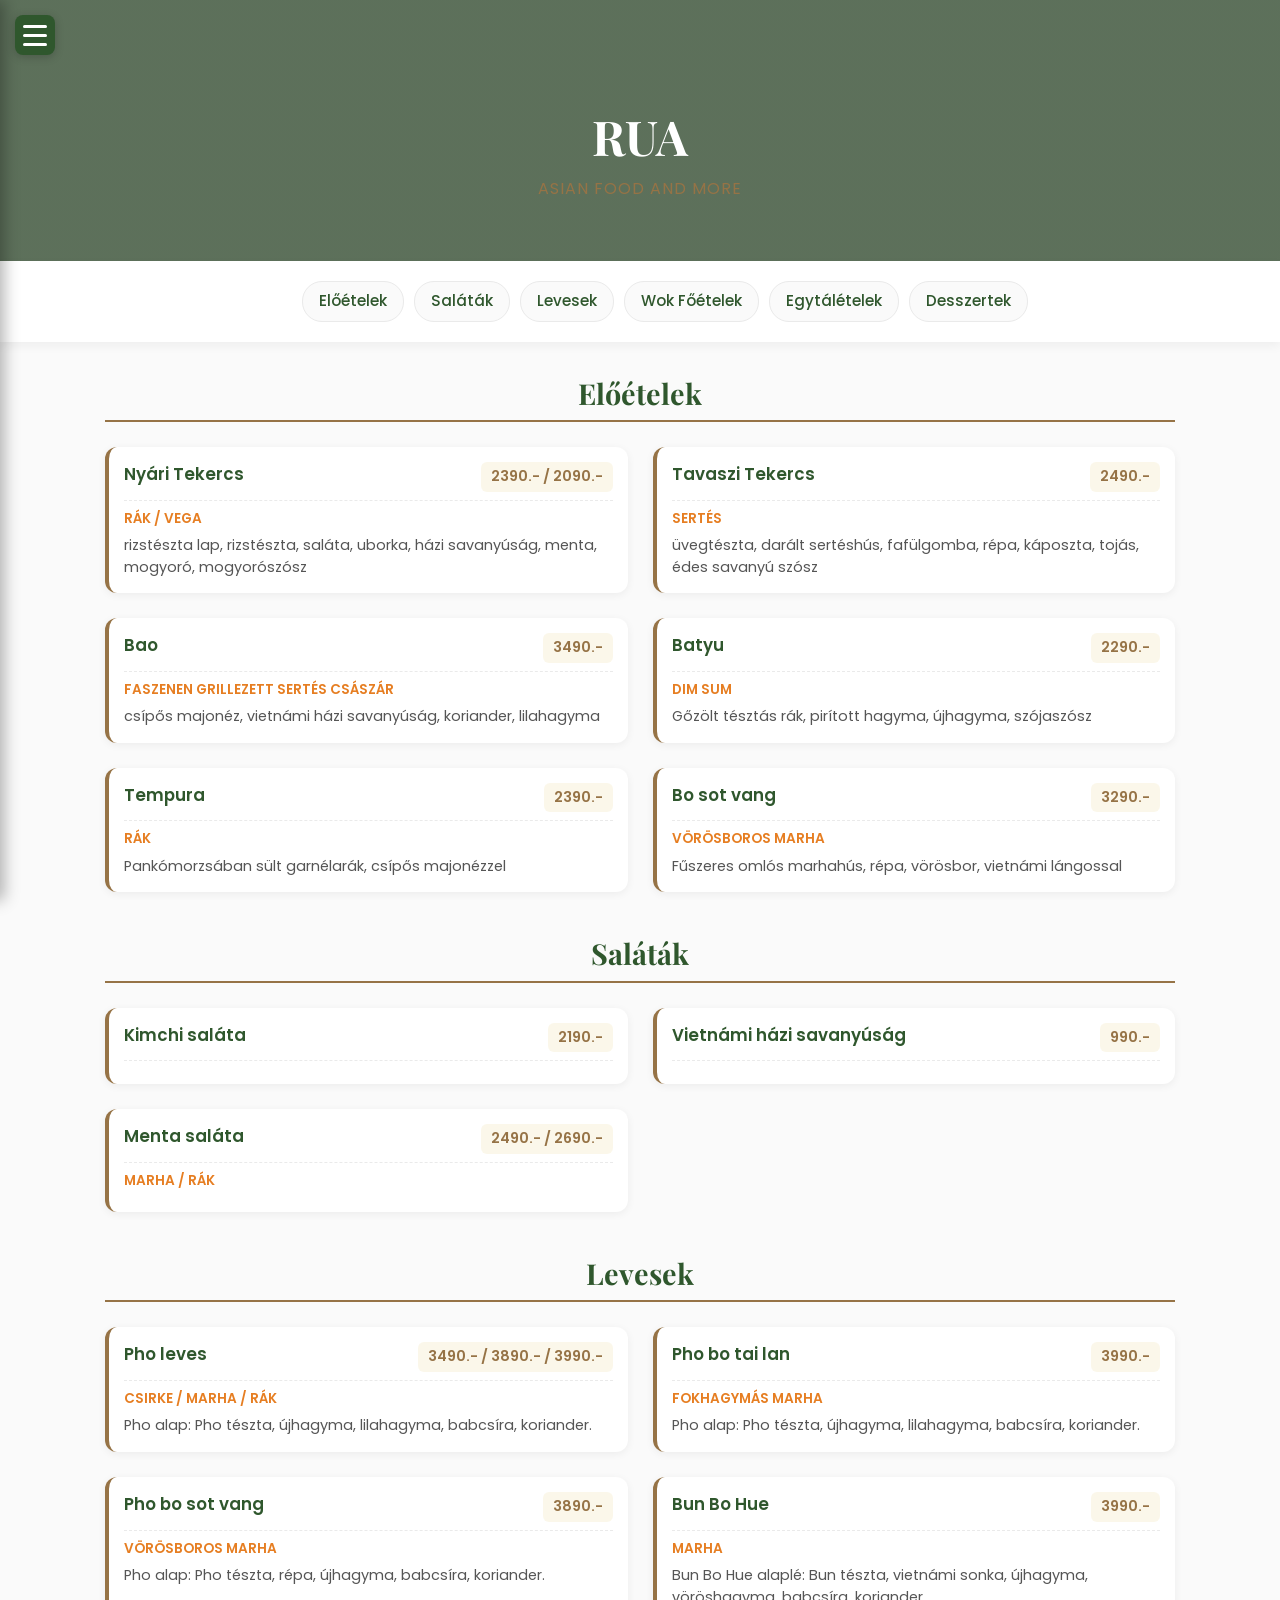
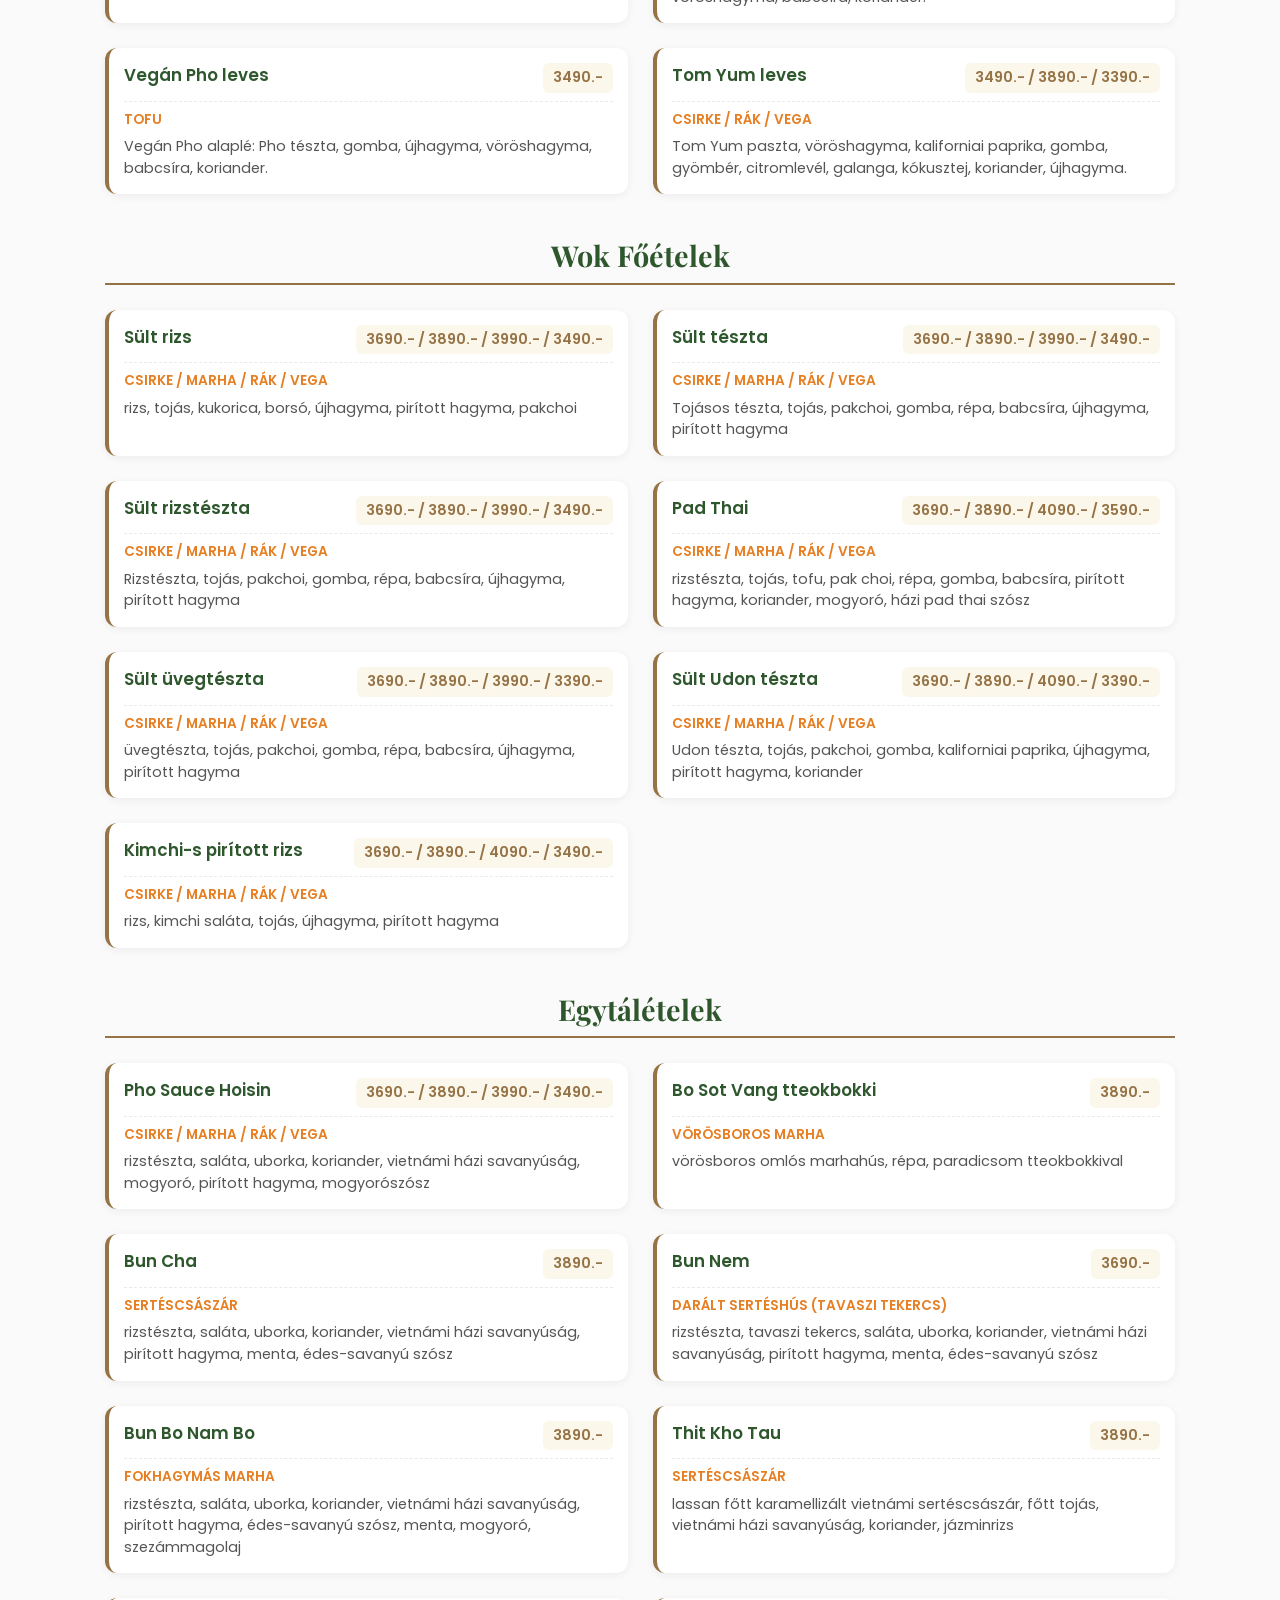
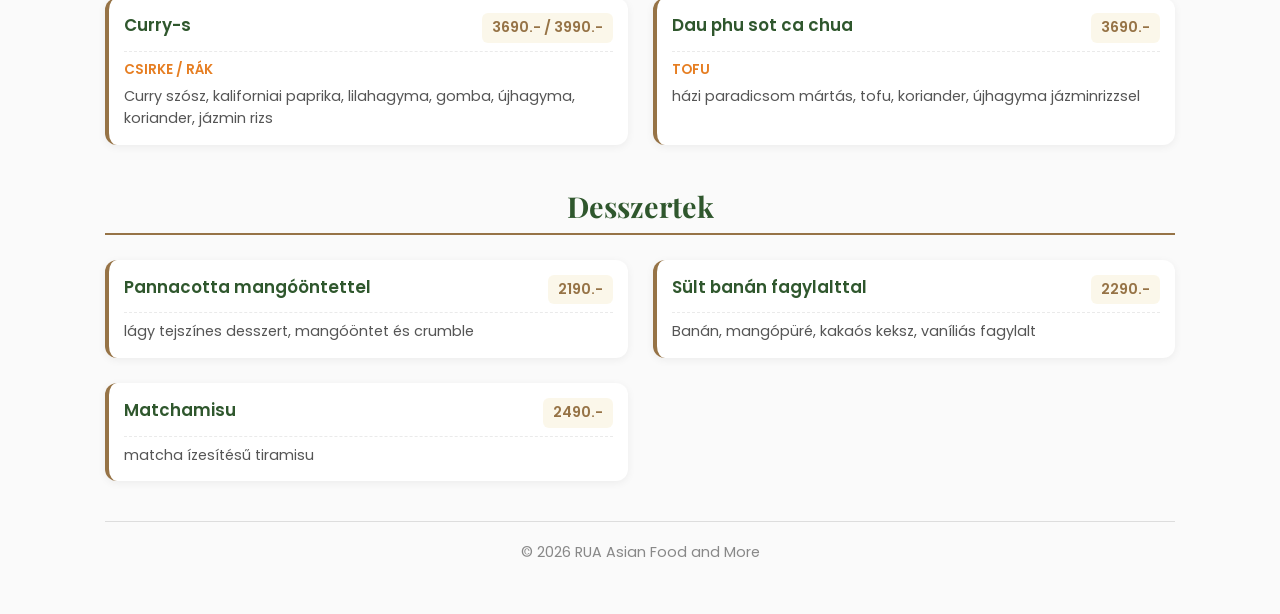
==== commit a07d083f: "Update index.html" ====
--- a/index.html
+++ b/index.html
@@ -4,7 +4,8 @@
     <meta charset="UTF-8">
     <meta name="viewport" content="width=device-width, initial-scale=1.0">
     <title>RUA Asian Food and More - Érd</title>
-    <link rel="stylesheet" href="style.css">
+    <link rel="stylesheet" href="style.css?v=2">
+    <link rel="icon" type="image/x-icon" href="/favicon.ico">
 </head>
 <body>
 
@@ -373,6 +374,7 @@
                     <h3>Elérhetőségeink</h3>
                     <p><strong>Cím:</strong> 2030 Érd, Kálvin tér 3-5.</p>
                     <p><strong>Telefon:</strong> <a href="tel:+36302084888">+36 30 208 4888</a></p>
+                    <p><strong>E-mail:</strong> <a href="tel:ruateamkft@gmail.com">ruateamkft@gmail.com</a></p>
                 </div>
 
                 <div class="map-container">
@@ -394,4 +396,7 @@
 
     <script src="script.js"></script>
 </body>
-</html>+
+</html>
+
+
--- a/style.css
+++ b/style.css
@@ -1,8 +1,8 @@
 @import url('https://fonts.googleapis.com/css2?family=Playfair+Display:ital,wght@0,600;1,600&family=Poppins:wght@300;400;500;600&display=swap');
 
 :root {
-    --primary-color: #2c3e50;
-    --secondary-color: #d4af37;
+    --primary-color: #2f572d;
+    --secondary-color: #967346;
     --bg-color: #fafafa;
     --text-color: #333;
     --card-bg: #ffffff;
@@ -18,12 +18,12 @@
     background-color: var(--bg-color);
     color: var(--text-color);
     line-height: 1.5;
-    overflow-x: hidden; /* Ne lehessen oldalra görgetni a menü miatt */
+    overflow-x: hidden; 
 }
 
 h1, h2, h3 { font-family: 'Playfair Display', serif; color: var(--primary-color); }
 
-/* --- HAMBURGER GOMB --- */
+
 .hamburger {
     position: fixed;
     top: 15px;
@@ -54,19 +54,19 @@
     transition: 0.3s;
 }
 
-/* Kereszt ikon a hamburgerből (amikor nyitva van) */
+
 .hamburger.open span:nth-child(1) { transform: translateY(9px) rotate(45deg); }
 .hamburger.open span:nth-child(2) { opacity: 0; }
 .hamburger.open span:nth-child(3) { transform: translateY(-9px) rotate(-45deg); }
 
-/* --- OLDALSÓ MENÜ (SIDEBAR) --- */
+
 .sidebar {
     position: fixed;
     top: 0;
-    left: -280px; /* Alapból el van rejtve a képernyőn kívül */
+    left: -280px;
     width: 280px;
     height: 100vh;
-    background-color: #1a252f;
+    background-color: #1c2c18;
     color: white;
     z-index: 1500;
     transition: left 0.3s ease-in-out;
@@ -74,7 +74,7 @@
     box-shadow: 4px 0 15px rgba(0,0,0,0.3);
 }
 
-.sidebar.open { left: 0; /* Becsúszik a képernyőre */ }
+.sidebar.open { left: 0;}
 
 .sidebar-header {
     text-align: center;
@@ -104,13 +104,12 @@
     color: var(--secondary-color);
 }
 
-/* --- TARTALOM KEZELÉSE --- */
+
 .main-content {
     min-height: 100vh;
     transition: 0.3s;
 }
 
-/* Egy oldalon lévő szekciók (lapok) elrejtése/megjelenítése */
 .page {
     display: none;
     animation: fadeIn 0.4s;
@@ -122,7 +121,7 @@
     to { opacity: 1; transform: translateY(0); }
 }
 
-/* Általános fejléc az aloldalakhoz */
+
 .page-header {
     background: var(--primary-color);
     color: white;
@@ -132,22 +131,20 @@
 .page-header h2 { color: var(--secondary-color); font-size: 2.2rem; margin-bottom: 10px; }
 .page-header p { opacity: 0.9; }
 
-/* --- 1. OLDAL (ÉTLAP) STÍLUSOK (A korábbiból) --- */
-.hero { background: linear-gradient(rgba(44,62,80,0.85), rgba(44,62,80,0.85)), url('https://images.unsplash.com/photo-1552611052-33e04de081de?auto=format&fit=crop&q=80&w=1920') center/cover; color: white; text-align: center; padding: 100px 20px 60px 20px; }
+
+.hero { background: linear-gradient(rgba(39, 65, 36, 0.747), rgba(39, 65, 36, 0.747)), url('https://images.unsplash.com/photo-1552611052-33e04de081de?auto=format&fit=crop&q=80&w=1920') center/cover; color: white; text-align: center; padding: 100px 20px 60px 20px; }
 .hero h1 { font-size: 3rem; margin-bottom: 5px; color: white;}
 .hero p { font-size: 1rem; color: var(--secondary-color); letter-spacing: 1px; }
 
-/* --- JAVÍTOTT KATEGÓRIA NAVIGÁCIÓ --- */
 .category-nav {
     background-color: var(--card-bg);
-    /* 15px fentre/lentre, 70px balra (hogy elférjen a hamburger!), 15px jobbra */
     padding: 15px 15px 15px 70px; 
     position: sticky;
     top: 0;
     z-index: 1000;
     box-shadow: 0 4px 10px rgba(0,0,0,0.05);
     display: flex;
-    justify-content: flex-start; /* Mobilon balról indul, hogy görgethető legyen */
+    justify-content: flex-start;
     gap: 10px;
     overflow-x: auto;
     white-space: nowrap;
@@ -182,30 +179,55 @@
 .menu-grid { display: grid; grid-template-columns: 1fr; gap: 15px; }
 
 .menu-item { background: var(--card-bg); padding: 15px; border-radius: 12px; box-shadow: 0 2px 8px rgba(0,0,0,0.06); border-left: 4px solid var(--secondary-color); }
-.item-header { display: flex; justify-content: space-between; align-items: center; border-bottom: 1px dashed var(--border-color); padding-bottom: 8px; margin-bottom: 8px;}
-.item-title { font-weight: 600; font-size: 1.05rem; }
-.item-price { color: var(--secondary-color); font-weight: 600; }
+.item-header {
+    display: flex;
+    flex-wrap: wrap; 
+    justify-content: space-between;
+    align-items: flex-start; 
+    gap: 8px;
+    margin-bottom: 8px;
+    border-bottom: 1px dashed var(--border-color);
+    padding-bottom: 8px;
+}
+
+.item-title {
+    font-size: 1.05rem;
+    font-weight: 600;
+    color: var(--primary-color);
+    flex: 1; 
+    min-width: 140px; 
+}
+
+.item-price {
+    font-weight: 600;
+    color: var(--secondary-color);
+    font-size: 0.9rem; 
+    background: rgba(212, 175, 55, 0.1);
+    padding: 4px 10px;
+    border-radius: 6px;
+    text-align: right;
+    white-space: nowrap; 
+}
 .item-options { color: #e67e22; font-size: 0.85rem; font-weight: 600; text-transform: uppercase; margin-bottom: 6px;}
 .item-desc { font-size: 0.9rem; color: #555; }
 
-/* Egyszerű footer az étlaphoz */
+
 .simple-footer { text-align: center; padding: 20px; color: #888; font-size: 0.9rem; margin-top: 40px; border-top: 1px solid #ddd; }
 
-/* --- 2. OLDAL (GALÉRIA) --- */
+
 .gallery-container {
     max-width: 1100px;
     margin: 40px auto;
     padding: 0 15px;
     display: grid;
-    /* A képek mérete automatikusan alkalmazkodik, de min. 150px szélesek */
     grid-template-columns: repeat(auto-fill, minmax(150px, 1fr));
     gap: 15px;
 }
 
 .gallery-container img {
     width: 100%;
-    aspect-ratio: 1 / 1; /* Tökéletes négyzeteket csinál belőlük */
-    object-fit: cover; /* Kitölti a négyzetet torzulás nélkül */
+    aspect-ratio: 1 / 1; 
+    object-fit: cover;
     border-radius: 12px;
     box-shadow: 0 4px 10px rgba(0,0,0,0.1);
     transition: transform 0.3s;
@@ -213,7 +235,6 @@
 
 .gallery-container img:hover { transform: scale(1.03); }
 
-/* --- 3. OLDAL (RÓLUNK ÉS RENDELÉS) --- */
 .about-container { max-width: 800px; margin: 40px auto; padding: 0 20px; }
 
 .about-text { margin-bottom: 40px; text-align: center; }
@@ -270,18 +291,30 @@
 .btn-foodora { background-color: var(--foodora-color); }
 .btn-wolt { background-color: var(--wolt-color); }
 
-/* --- ASZTALI NÉZET --- */
+
 @media (min-width: 768px) {
     .category-nav {
-        justify-content: center; /* Nagyobb képernyőn (ahol elfér) tegye teljesen középre */
+        justify-content: center; 
         padding: 20px 20px 20px 70px;
     }
     .menu-grid { grid-template-columns: repeat(2, 1fr); gap: 25px; }
     .gallery-container { grid-template-columns: repeat(auto-fill, minmax(250px, 1fr)); gap: 20px; }
     .delivery-buttons { flex-direction: row; justify-content: center; gap: 20px; }
     
-    /* Nagy képernyőn, ha nyitva a menü, a tartalom jobbra tolódik */
+
     .sidebar.open ~ .main-content {
         transform: translateX(280px);
     }
-}+}
+
+
+@media (max-width: 380px) {
+    .item-header {
+        flex-direction: column;
+        align-items: flex-start;
+    }
+    .item-price {
+        align-self: flex-end;
+        width: auto;
+    }
+}
